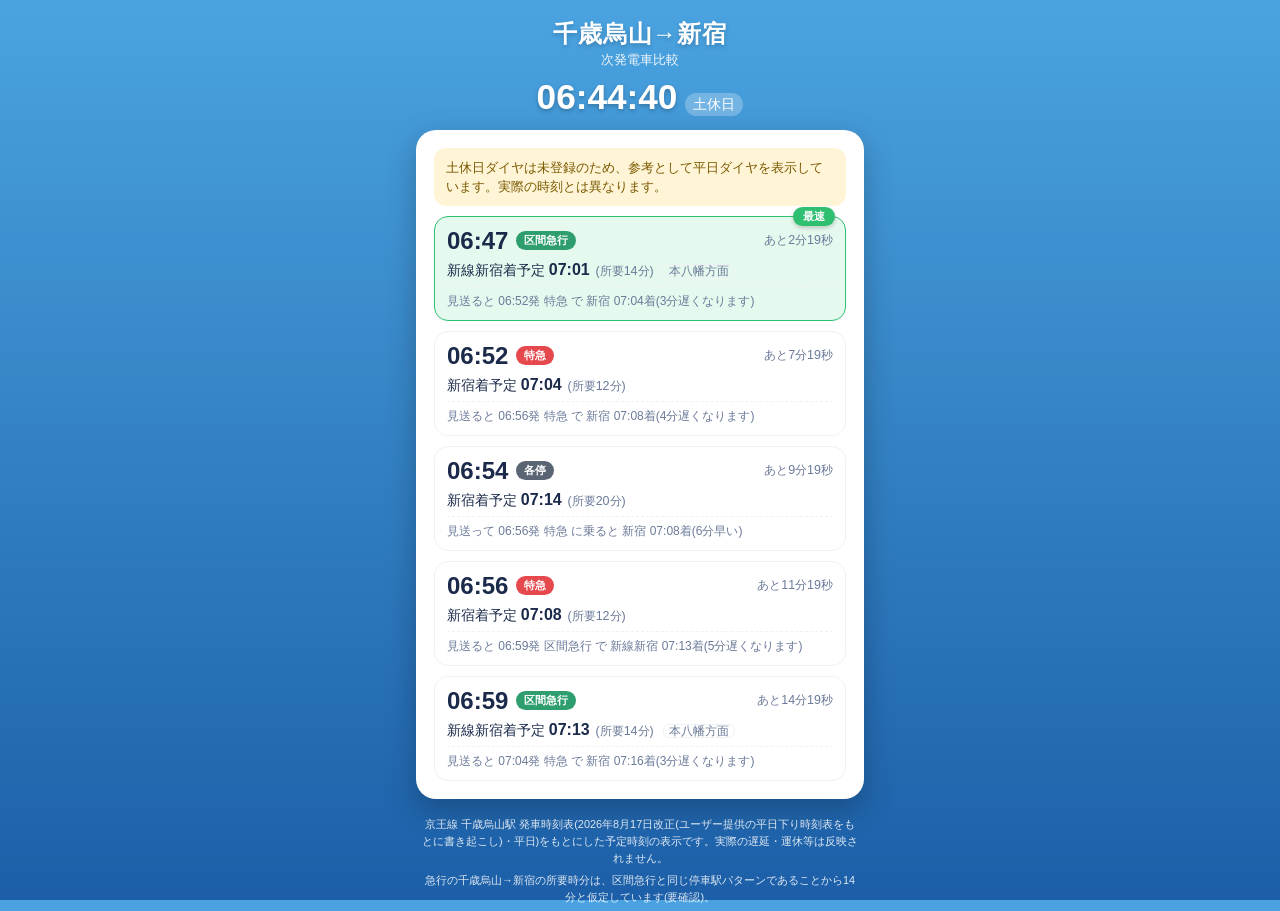
==== chitose-karasuyama-shinjuku/index.html @ 3b195a5a "千歳烏山→新宿 次発電車比較ツールを追加 京王線 千歳烏山駅から新宿方面の、現在時刻から15分以内に発車する電車を 一覧表示し、新宿方面へ最速で到着する電車を強調表示する静的Webアプリ。 見送った場" ====
<!DOCTYPE html>
<html lang="ja">
<head>
<meta charset="UTF-8">
<meta name="viewport" content="width=device-width, initial-scale=1.0, maximum-scale=1.0, user-scalable=no">
<title>千歳烏山→新宿 次発電車比較</title>
<link rel="stylesheet" href="style.css">
</head>
<body>
<div class="app">
  <header class="app-header">
    <h1>千歳烏山→新宿</h1>
    <p class="subtitle">次発電車比較</p>
    <div class="now-clock">
      <span id="now-time">--:--:--</span>
      <span id="now-daytype" class="now-daytype">-</span>
    </div>
  </header>

  <main class="card">
    <div id="holiday-notice" class="notice invisible">
      土休日ダイヤは未登録のため、参考として平日ダイヤを表示しています。実際の時刻とは異なります。
    </div>

    <section id="train-list" class="train-list" aria-live="polite"></section>

    <p id="empty-message" class="empty-message invisible">
      まもなく発車する電車がありません(15分以内に発車予定なし)。
    </p>
  </main>

  <footer class="app-footer">
    <p>京王線 千歳烏山駅 発車時刻表(<span id="data-updated-at"></span>・平日)をもとにした予定時刻の表示です。実際の遅延・運休等は反映されません。</p>
    <p>急行の千歳烏山→新宿の所要時分は、区間急行と同じ停車駅パターンであることから14分と仮定しています(要確認)。</p>
  </footer>
</div>

<script src="data.js"></script>
<script src="script.js"></script>
</body>
</html>
---- chitose-karasuyama-shinjuku/style.css ----
* {
  box-sizing: border-box;
}

html, body {
  height: 100%;
}

:root {
  --bg-top: #4aa3e0;
  --bg-bottom: #1c5fa8;
  --card-bg: #ffffff;
  --text-main: #1b2a4a;
  --text-sub: #6b7a99;
  --border-soft: #eef1f6;
  --notice-bg: #fff4d6;
  --notice-text: #7a5a00;
  --fastest-bg: #e6f9ee;
  --fastest-border: #2fbf71;

  --type-tokkyu: #e5484d;
  --type-kyuko: #e08a1e;
  --type-kukan_kyuko: #2f9e6f;
  --type-kaisoku: #2a7de1;
  --type-kakutei: #5a6472;
}

@media (prefers-color-scheme: dark) {
  :root {
    --bg-top: #16283f;
    --bg-bottom: #0b1522;
    --card-bg: #1c2733;
    --text-main: #eef2f8;
    --text-sub: #9fb0c3;
    --border-soft: #2c3948;
    --notice-bg: #4a3a10;
    --notice-text: #ffd88a;
    --fastest-bg: #103324;
    --fastest-border: #2fbf71;
  }
}

body {
  margin: 0;
  min-height: 100dvh;
  font-family: "Hiragino Sans", "Yu Gothic", "Segoe UI", sans-serif;
  background: linear-gradient(180deg, var(--bg-top) 0%, var(--bg-bottom) 100%);
  color: var(--text-main);
  display: flex;
  justify-content: center;
}

.app {
  width: 100%;
  max-width: 480px;
  padding: clamp(10px, 2vh, 20px) 16px 24px;
  display: flex;
  flex-direction: column;
  gap: clamp(6px, 1.4vh, 14px);
}

.app-header {
  flex: 0 0 auto;
  text-align: center;
  color: #ffffff;
}

.app-header h1 {
  margin: 0;
  font-size: clamp(1.1rem, 2.8vh, 1.5rem);
  letter-spacing: 0.03em;
  text-shadow: 0 2px 4px rgba(0, 0, 0, 0.2);
}

.subtitle {
  margin: 2px 0 0;
  font-size: clamp(0.7rem, 1.4vh, 0.85rem);
  opacity: 0.9;
}

.now-clock {
  margin-top: 8px;
  display: flex;
  align-items: baseline;
  justify-content: center;
  gap: 8px;
}

#now-time {
  font-size: clamp(1.6rem, 5vh, 2.2rem);
  font-weight: bold;
  font-variant-numeric: tabular-nums;
  text-shadow: 0 2px 4px rgba(0, 0, 0, 0.25);
}

.now-daytype {
  font-size: clamp(0.75rem, 1.6vh, 0.9rem);
  padding: 2px 8px;
  border-radius: 999px;
  background: rgba(255, 255, 255, 0.25);
}

.card {
  background: var(--card-bg);
  border-radius: 20px;
  padding: clamp(10px, 2vh, 18px);
  box-shadow: 0 10px 30px rgba(0, 0, 0, 0.25);
  display: flex;
  flex-direction: column;
  gap: 10px;
}

.notice {
  background: var(--notice-bg);
  color: var(--notice-text);
  border-radius: 12px;
  padding: 10px 12px;
  font-size: 0.8rem;
  line-height: 1.5;
}

.train-list {
  display: flex;
  flex-direction: column;
  gap: 10px;
}

.train-card {
  position: relative;
  border: 1px solid var(--border-soft);
  border-radius: 14px;
  padding: 10px 12px;
  display: flex;
  flex-direction: column;
  gap: 6px;
}

.train-card.fastest {
  border-color: var(--fastest-border);
  background: var(--fastest-bg);
}

.fastest-badge {
  position: absolute;
  top: -10px;
  right: 10px;
  background: var(--fastest-border);
  color: #fff;
  font-size: 0.7rem;
  font-weight: bold;
  padding: 2px 10px;
  border-radius: 999px;
  box-shadow: 0 2px 4px rgba(0, 0, 0, 0.2);
}

.train-main {
  display: flex;
  align-items: center;
  justify-content: space-between;
  gap: 8px;
}

.train-dep {
  display: flex;
  align-items: center;
  gap: 8px;
}

.dep-time {
  font-size: clamp(1.2rem, 3vh, 1.5rem);
  font-weight: bold;
  font-variant-numeric: tabular-nums;
}

.type-badge {
  display: inline-block;
  padding: 2px 8px;
  border-radius: 999px;
  font-size: 0.7rem;
  font-weight: bold;
  color: #fff;
  white-space: nowrap;
}

.type-tokkyu { background: var(--type-tokkyu); }
.type-kyuko { background: var(--type-kyuko); }
.type-kukan_kyuko { background: var(--type-kukan_kyuko); }
.type-kaisoku { background: var(--type-kaisoku); }
.type-kakutei { background: var(--type-kakutei); }

.train-countdown {
  font-size: 0.78rem;
  color: var(--text-sub);
  white-space: nowrap;
  font-variant-numeric: tabular-nums;
}

.train-arrival {
  font-size: 0.85rem;
  color: var(--text-main);
}

.train-arrival strong {
  font-size: 1rem;
}

.duration-note {
  color: var(--text-sub);
  font-size: 0.78rem;
  margin-left: 2px;
}

.dest-note {
  margin-left: 6px;
  font-size: 0.72rem;
  color: var(--text-sub);
  border: 1px solid var(--border-soft);
  border-radius: 6px;
  padding: 0 5px;
}

.skip-line {
  font-size: 0.75rem;
  color: var(--text-sub);
  border-top: 1px dashed var(--border-soft);
  padding-top: 6px;
}

.empty-message {
  text-align: center;
  color: var(--text-sub);
  font-size: 0.85rem;
  padding: 20px 0;
}

.invisible {
  display: none;
}

.app-footer {
  color: rgba(255, 255, 255, 0.85);
  font-size: 0.68rem;
  line-height: 1.6;
  text-align: center;
  padding: 0 4px;
}

.app-footer p {
  margin: 4px 0;
}
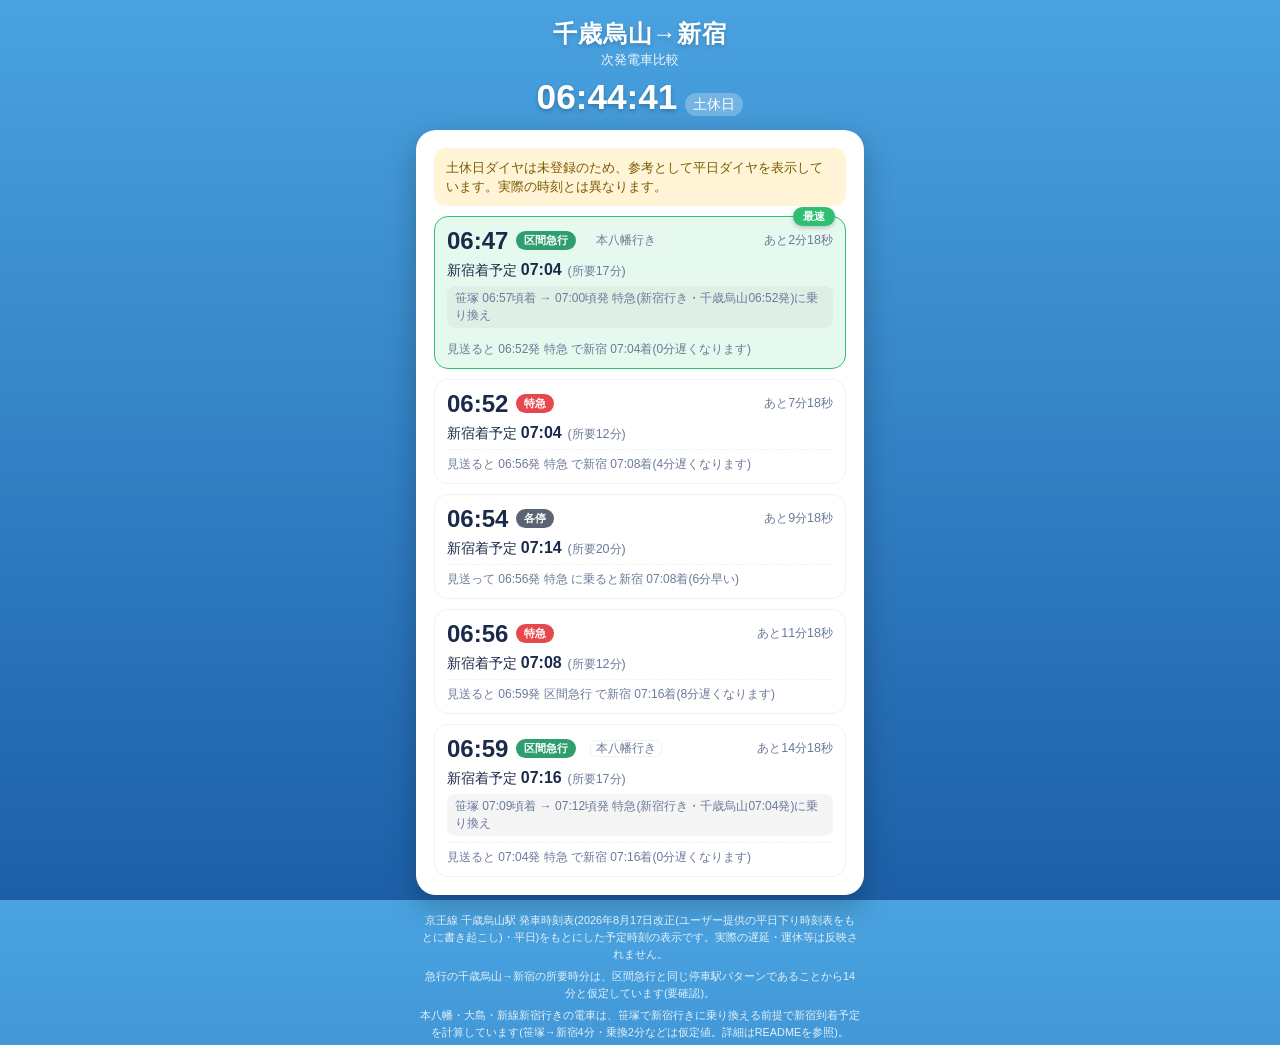
==== commit 2c8da7ca: "新宿到着予定の計算方法を見直し(新線新宿を廃止・笹塚乗り換えに対応) - 新線新宿をShinjuku相当として扱うのをやめ、本八幡・大島・新線新宿行きの   電車は笹塚で新宿行きに乗り換える前提で実際" ====
--- a/chitose-karasuyama-shinjuku/index.html
+++ b/chitose-karasuyama-shinjuku/index.html
@@ -32,6 +32,7 @@
   <footer class="app-footer">
     <p>京王線 千歳烏山駅 発車時刻表(<span id="data-updated-at"></span>・平日)をもとにした予定時刻の表示です。実際の遅延・運休等は反映されません。</p>
     <p>急行の千歳烏山→新宿の所要時分は、区間急行と同じ停車駅パターンであることから14分と仮定しています(要確認)。</p>
+    <p>本八幡・大島・新線新宿行きの電車は、笹塚で新宿行きに乗り換える前提で新宿到着予定を計算しています(笹塚→新宿4分・乗換2分などは仮定値。詳細はREADMEを参照)。</p>
   </footer>
 </div>
 
--- a/chitose-karasuyama-shinjuku/style.css
+++ b/chitose-karasuyama-shinjuku/style.css
@@ -219,6 +219,14 @@
   padding: 0 5px;
 }
 
+.transfer-line {
+  font-size: 0.75rem;
+  color: var(--text-sub);
+  background: rgba(127, 127, 127, 0.08);
+  border-radius: 8px;
+  padding: 4px 8px;
+}
+
 .skip-line {
   font-size: 0.75rem;
   color: var(--text-sub);
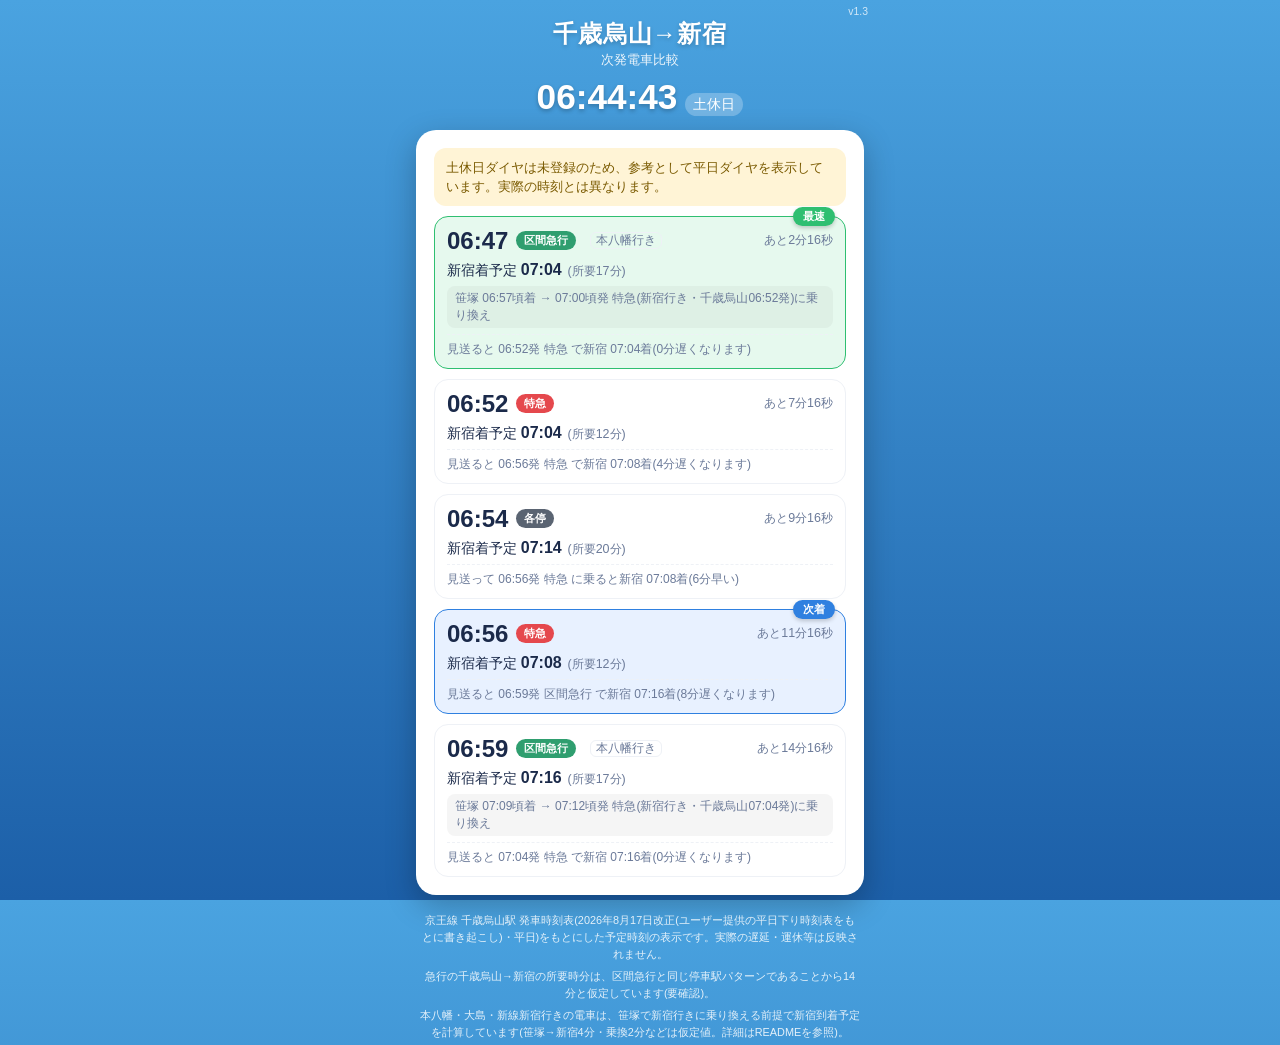
==== commit deeb9bfa: "画面右上にバージョン表示を追加 どのビルドを見ているか分かるよう、右上に小さくバージョン番号 (v1.3)を表示するようにした。ホバー時に直近の変更内容を確認できる。  Co-Authored-By:" ====
--- a/chitose-karasuyama-shinjuku/index.html
+++ b/chitose-karasuyama-shinjuku/index.html
@@ -8,6 +8,7 @@
 </head>
 <body>
 <div class="app">
+  <span id="app-version" class="version-badge">-</span>
   <header class="app-header">
     <h1>千歳烏山→新宿</h1>
     <p class="subtitle">次発電車比較</p>
--- a/chitose-karasuyama-shinjuku/style.css
+++ b/chitose-karasuyama-shinjuku/style.css
@@ -17,6 +17,8 @@
   --notice-text: #7a5a00;
   --fastest-bg: #e6f9ee;
   --fastest-border: #2fbf71;
+  --second-bg: #e8f1ff;
+  --second-border: #2f80e0;
 
   --type-tokkyu: #e5484d;
   --type-kyuko: #e08a1e;
@@ -37,6 +39,8 @@
     --notice-text: #ffd88a;
     --fastest-bg: #103324;
     --fastest-border: #2fbf71;
+    --second-bg: #10233a;
+    --second-border: #4a9bf0;
   }
 }
 
@@ -51,12 +55,23 @@
 }
 
 .app {
+  position: relative;
   width: 100%;
   max-width: 480px;
   padding: clamp(10px, 2vh, 20px) 16px 24px;
   display: flex;
   flex-direction: column;
   gap: clamp(6px, 1.4vh, 14px);
+}
+
+.version-badge {
+  position: absolute;
+  top: 6px;
+  right: 12px;
+  font-size: 0.65rem;
+  font-variant-numeric: tabular-nums;
+  color: rgba(255, 255, 255, 0.75);
+  cursor: default;
 }
 
 .app-header {
@@ -140,17 +155,30 @@
   background: var(--fastest-bg);
 }
 
-.fastest-badge {
+.train-card.second-fastest {
+  border-color: var(--second-border);
+  background: var(--second-bg);
+}
+
+.fastest-badge,
+.second-badge {
   position: absolute;
   top: -10px;
   right: 10px;
-  background: var(--fastest-border);
   color: #fff;
   font-size: 0.7rem;
   font-weight: bold;
   padding: 2px 10px;
   border-radius: 999px;
   box-shadow: 0 2px 4px rgba(0, 0, 0, 0.2);
+}
+
+.fastest-badge {
+  background: var(--fastest-border);
+}
+
+.second-badge {
+  background: var(--second-border);
 }
 
 .train-main {
